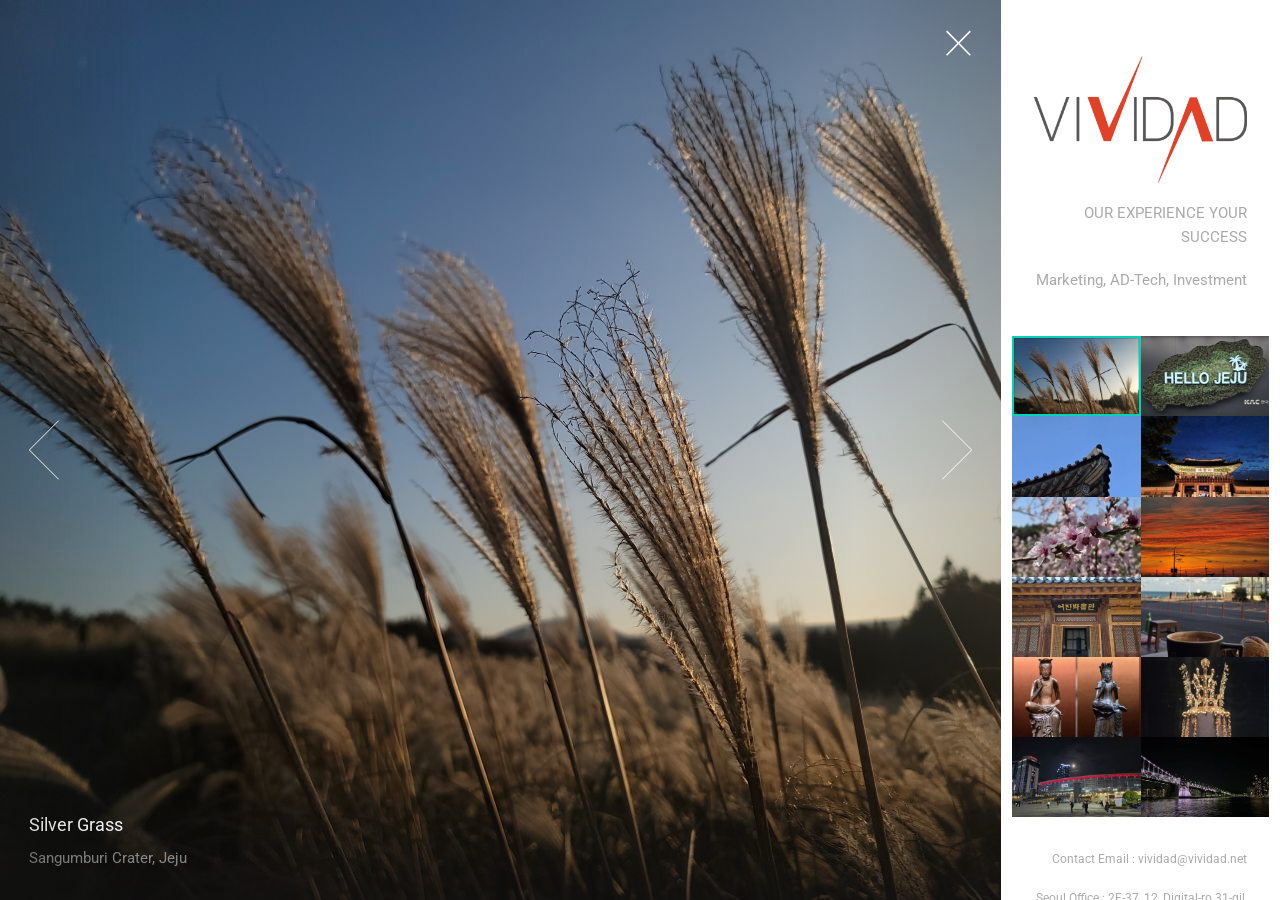
==== ko/index.html @ f4f78c88 "Add files via upload" ====
<!DOCTYPE html>
<html lang="ko">
<head>
    <meta charset="UTF-8">
    <meta name="viewport" content="width=device-width, initial-scale=1.0">
    <title>페이지 이동 중...</title>

    <!-- 1. 자바스크립트를 이용한 즉시 리다이렉트 -->
    <script>
        // 현재 호스트(도메인)의 메인 주소로 이동합니다. (예: example.com/kr -> example.com)
        window.location.href = window.location.origin;
    </script>

    <!-- 2. 자바스크립트가 차단된 브라우저를 위한 메타 태그 백업 (0초 뒤 이동) -->
    <meta http-equiv="refresh" content="0; url=/">
</head>
<body>
    <p>페이지를 이동 중입니다. 자동으로 이동하지 않으면 <a href="/">여기</a>를 클릭하세요.</p>
</body>
</html>
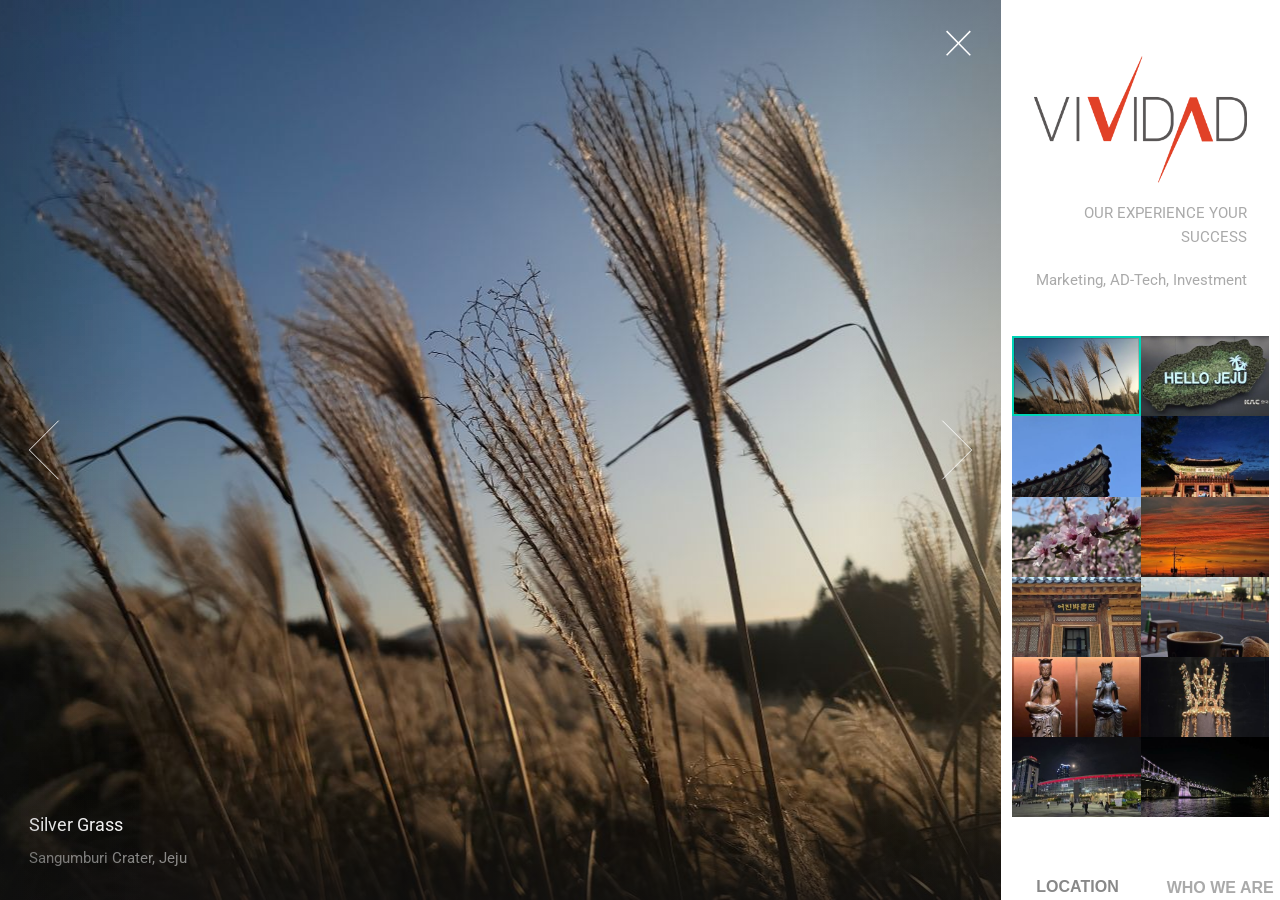
==== commit a1a10d7f: "Add files via upload" ====
--- a/ko/index.html
+++ b/ko/index.html
@@ -3,7 +3,7 @@
 <head>
     <meta charset="UTF-8">
     <meta name="viewport" content="width=device-width, initial-scale=1.0">
-    <title>페이지 이동 중...</title>
+    <title>VIVIDAD</title>
 
     <!-- 1. 자바스크립트를 이용한 즉시 리다이렉트 -->
     <script>
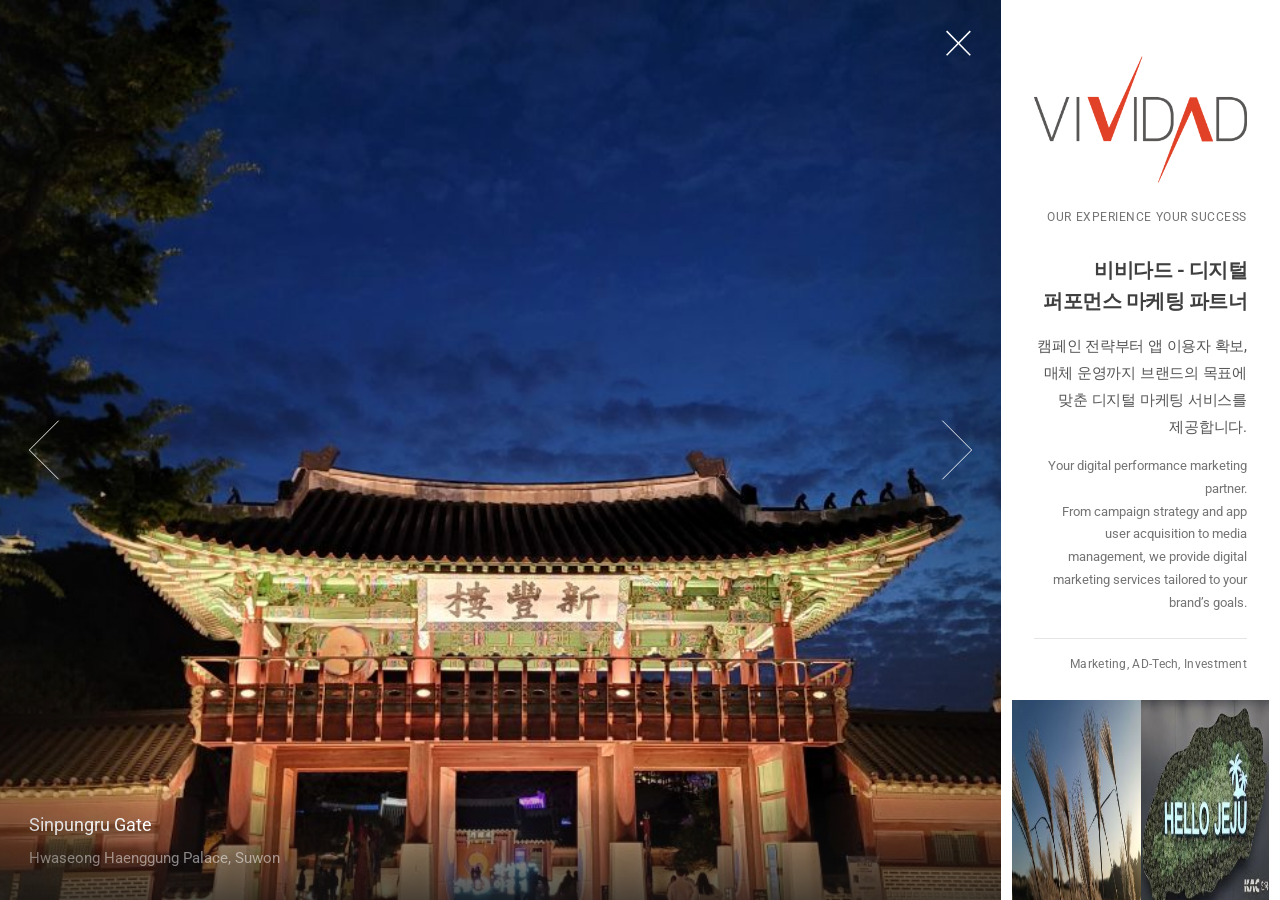
==== commit cf2d2bf5: "SEO/GEO optimization - Meta: improved title/description, canonical, hreflang, robots, OG/Twitter car" ====
--- a/ko/index.html
+++ b/ko/index.html
@@ -4,6 +4,8 @@
     <meta charset="UTF-8">
     <meta name="viewport" content="width=device-width, initial-scale=1.0">
     <title>VIVIDAD</title>
+    <meta name="robots" content="noindex, follow">
+    <link rel="canonical" href="https://vividad.net/">
 
     <!-- 1. 자바스크립트를 이용한 즉시 리다이렉트 -->
     <script>
